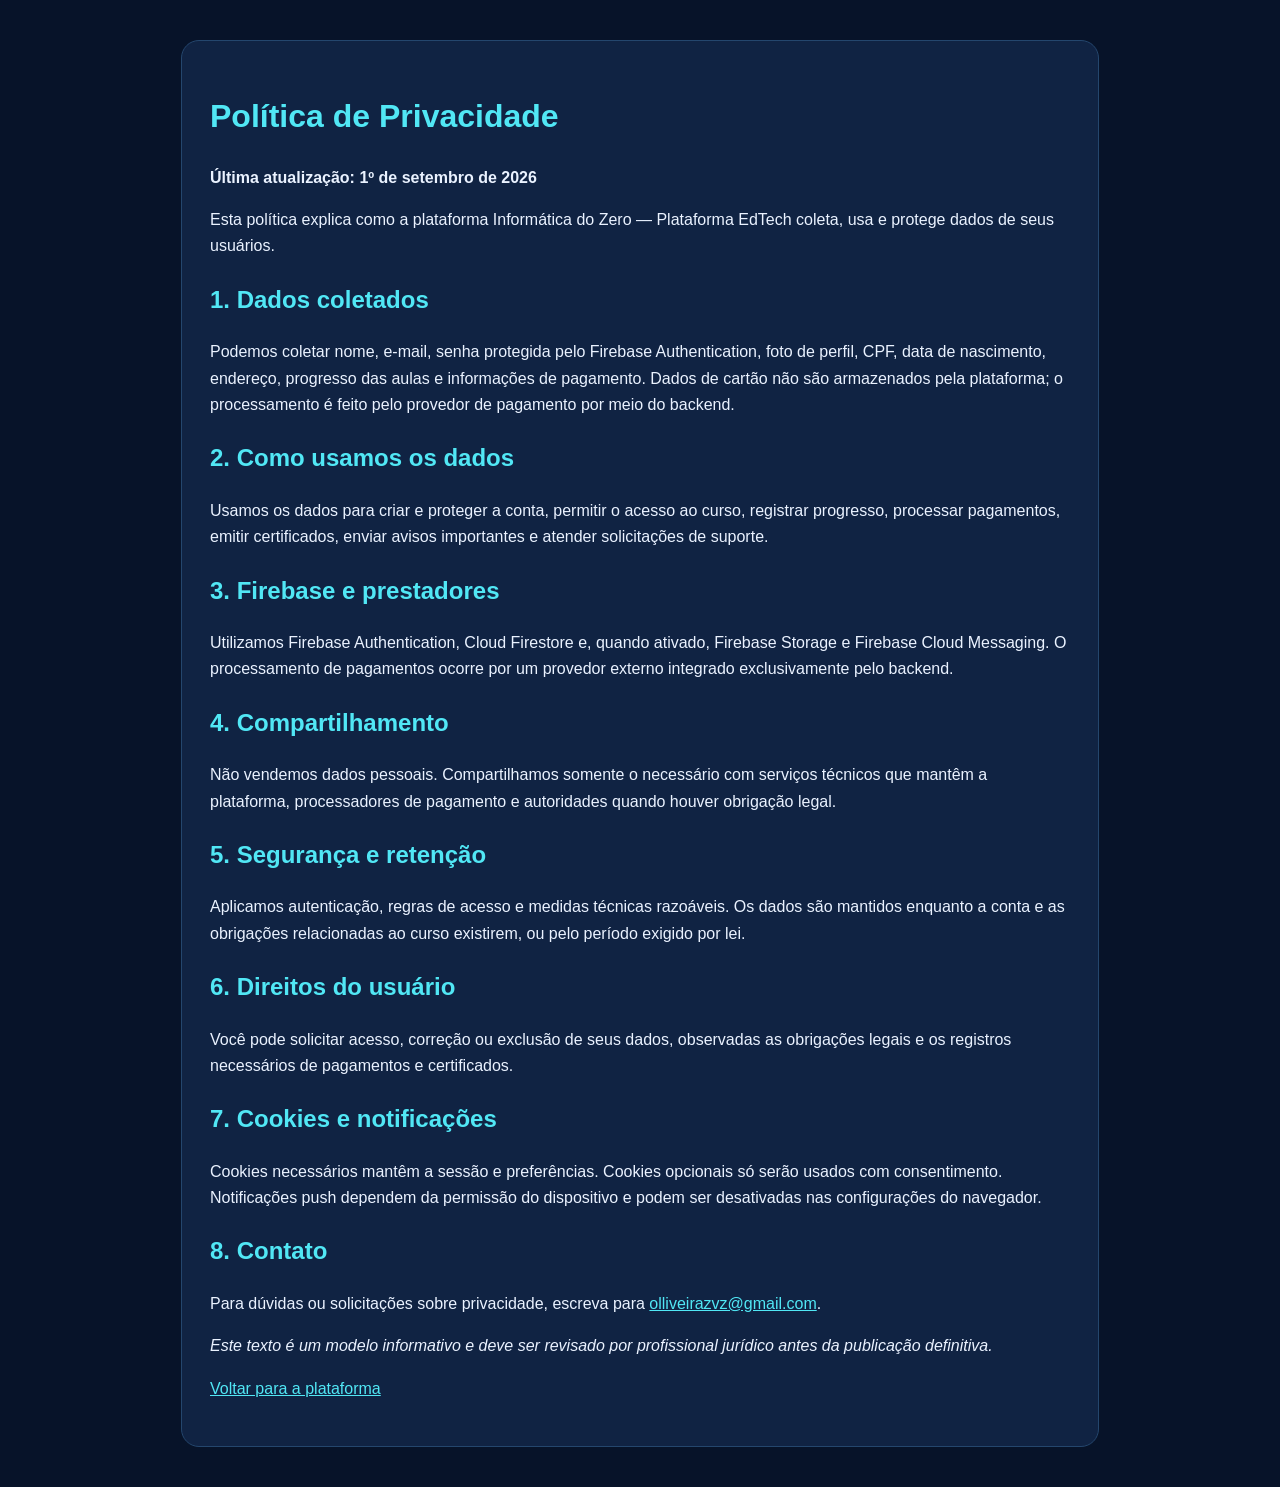
==== privacidade.html @ 204ac506 "Add files via upload" ====
<!doctype html><html lang="pt-BR"><head><meta charset="utf-8"><meta name="viewport" content="width=device-width,initial-scale=1"><title>Política de Privacidade — Informática do Zero</title><style>body{margin:0;background:#071329;color:#eaf2ff;font:16px Arial;line-height:1.65}main{max-width:860px;margin:40px auto;padding:28px;background:#102343;border:1px solid #24466d;border-radius:18px}h1,h2{color:#51e7f5}a{color:#51e7f5}</style></head><body><main><h1>Política de Privacidade</h1><p><strong>Última atualização: 1º de setembro de 2026</strong></p><p>Esta política explica como a plataforma Informática do Zero — Plataforma EdTech coleta, usa e protege dados de seus usuários.</p><h2>1. Dados coletados</h2><p>Podemos coletar nome, e-mail, senha protegida pelo Firebase Authentication, foto de perfil, CPF, data de nascimento, endereço, progresso das aulas e informações de pagamento. Dados de cartão não são armazenados pela plataforma; o processamento é feito pelo provedor de pagamento por meio do backend.</p><h2>2. Como usamos os dados</h2><p>Usamos os dados para criar e proteger a conta, permitir o acesso ao curso, registrar progresso, processar pagamentos, emitir certificados, enviar avisos importantes e atender solicitações de suporte.</p><h2>3. Firebase e prestadores</h2><p>Utilizamos Firebase Authentication, Cloud Firestore e, quando ativado, Firebase Storage e Firebase Cloud Messaging. O processamento de pagamentos ocorre por um provedor externo integrado exclusivamente pelo backend.</p><h2>4. Compartilhamento</h2><p>Não vendemos dados pessoais. Compartilhamos somente o necessário com serviços técnicos que mantêm a plataforma, processadores de pagamento e autoridades quando houver obrigação legal.</p><h2>5. Segurança e retenção</h2><p>Aplicamos autenticação, regras de acesso e medidas técnicas razoáveis. Os dados são mantidos enquanto a conta e as obrigações relacionadas ao curso existirem, ou pelo período exigido por lei.</p><h2>6. Direitos do usuário</h2><p>Você pode solicitar acesso, correção ou exclusão de seus dados, observadas as obrigações legais e os registros necessários de pagamentos e certificados.</p><h2>7. Cookies e notificações</h2><p>Cookies necessários mantêm a sessão e preferências. Cookies opcionais só serão usados com consentimento. Notificações push dependem da permissão do dispositivo e podem ser desativadas nas configurações do navegador.</p><h2>8. Contato</h2><p>Para dúvidas ou solicitações sobre privacidade, escreva para <a href="mailto:olliveirazvz@gmail.com">olliveirazvz@gmail.com</a>.</p><p><em>Este texto é um modelo informativo e deve ser revisado por profissional jurídico antes da publicação definitiva.</em></p><p><a href="index.html">Voltar para a plataforma</a></p></main></body></html>
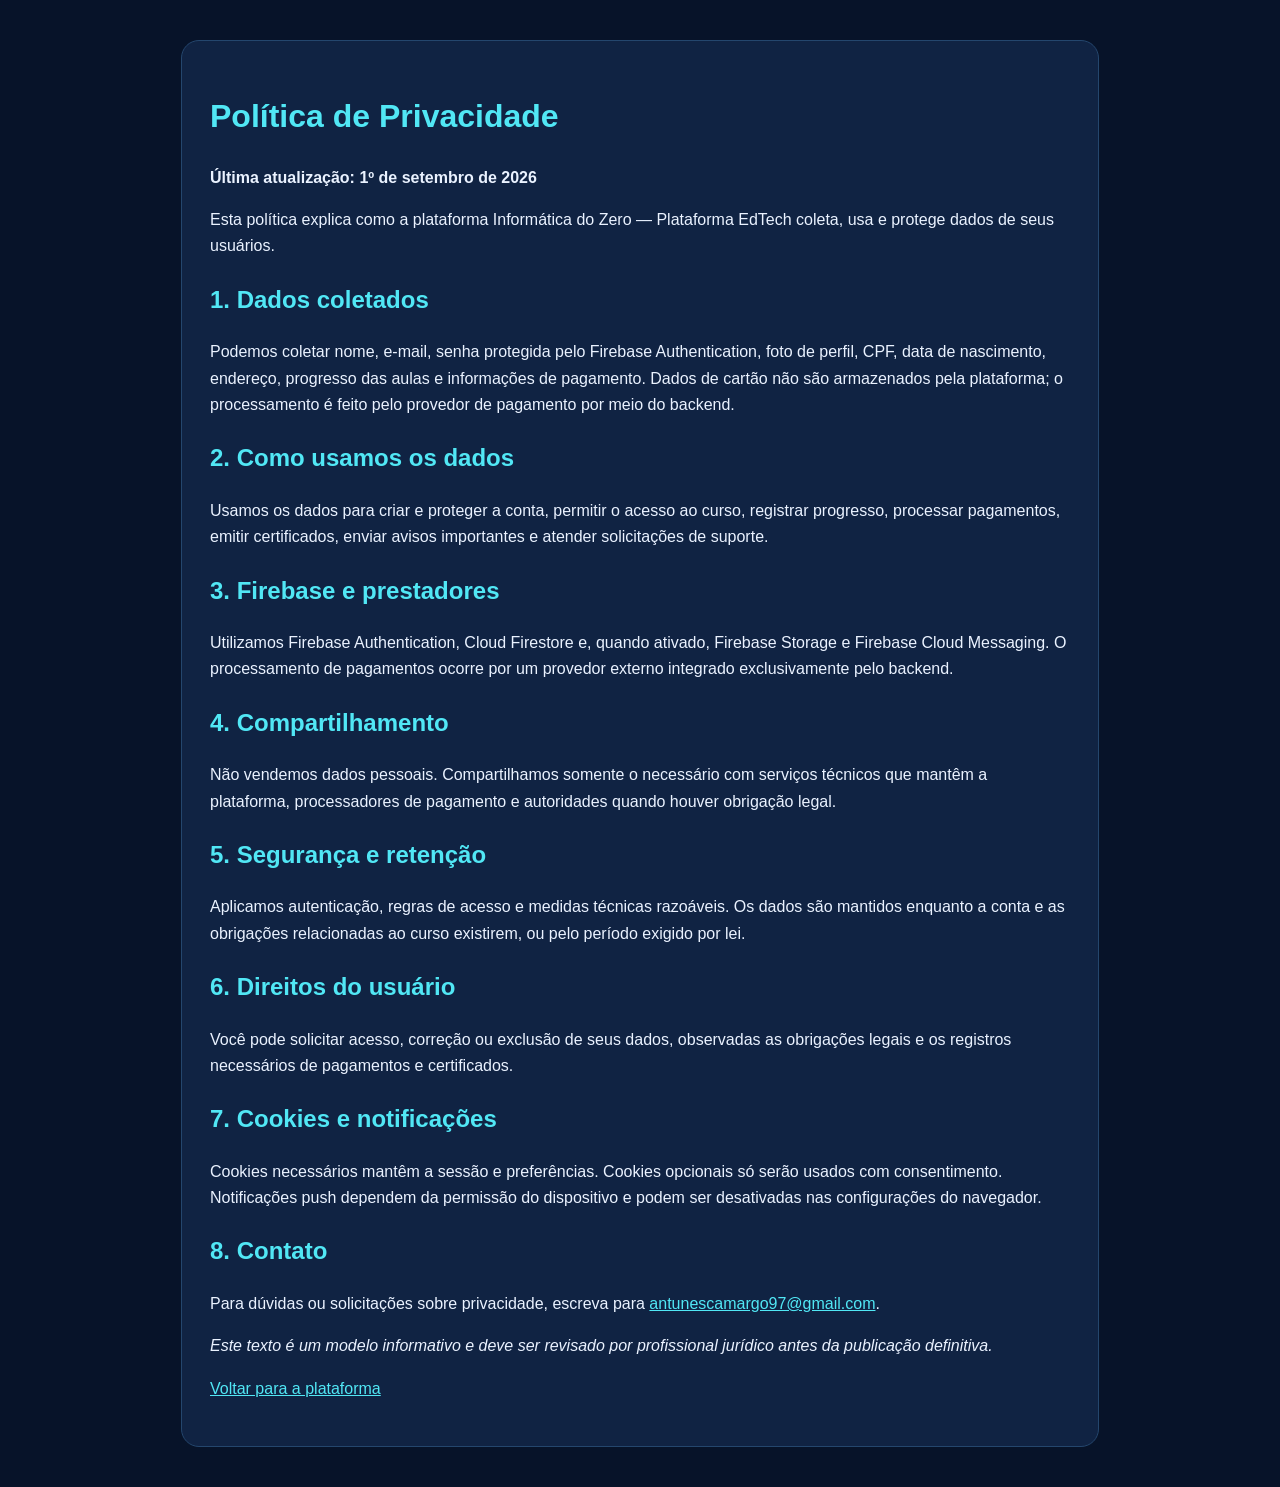
==== commit 3f272f2f: "Atualiza e-mail de suporte da plataforma" ====
--- a/privacidade.html
+++ b/privacidade.html
@@ -1 +1 @@
-<!doctype html><html lang="pt-BR"><head><meta charset="utf-8"><meta name="viewport" content="width=device-width,initial-scale=1"><title>Política de Privacidade — Informática do Zero</title><style>body{margin:0;background:#071329;color:#eaf2ff;font:16px Arial;line-height:1.65}main{max-width:860px;margin:40px auto;padding:28px;background:#102343;border:1px solid #24466d;border-radius:18px}h1,h2{color:#51e7f5}a{color:#51e7f5}</style></head><body><main><h1>Política de Privacidade</h1><p><strong>Última atualização: 1º de setembro de 2026</strong></p><p>Esta política explica como a plataforma Informática do Zero — Plataforma EdTech coleta, usa e protege dados de seus usuários.</p><h2>1. Dados coletados</h2><p>Podemos coletar nome, e-mail, senha protegida pelo Firebase Authentication, foto de perfil, CPF, data de nascimento, endereço, progresso das aulas e informações de pagamento. Dados de cartão não são armazenados pela plataforma; o processamento é feito pelo provedor de pagamento por meio do backend.</p><h2>2. Como usamos os dados</h2><p>Usamos os dados para criar e proteger a conta, permitir o acesso ao curso, registrar progresso, processar pagamentos, emitir certificados, enviar avisos importantes e atender solicitações de suporte.</p><h2>3. Firebase e prestadores</h2><p>Utilizamos Firebase Authentication, Cloud Firestore e, quando ativado, Firebase Storage e Firebase Cloud Messaging. O processamento de pagamentos ocorre por um provedor externo integrado exclusivamente pelo backend.</p><h2>4. Compartilhamento</h2><p>Não vendemos dados pessoais. Compartilhamos somente o necessário com serviços técnicos que mantêm a plataforma, processadores de pagamento e autoridades quando houver obrigação legal.</p><h2>5. Segurança e retenção</h2><p>Aplicamos autenticação, regras de acesso e medidas técnicas razoáveis. Os dados são mantidos enquanto a conta e as obrigações relacionadas ao curso existirem, ou pelo período exigido por lei.</p><h2>6. Direitos do usuário</h2><p>Você pode solicitar acesso, correção ou exclusão de seus dados, observadas as obrigações legais e os registros necessários de pagamentos e certificados.</p><h2>7. Cookies e notificações</h2><p>Cookies necessários mantêm a sessão e preferências. Cookies opcionais só serão usados com consentimento. Notificações push dependem da permissão do dispositivo e podem ser desativadas nas configurações do navegador.</p><h2>8. Contato</h2><p>Para dúvidas ou solicitações sobre privacidade, escreva para <a href="mailto:olliveirazvz@gmail.com">olliveirazvz@gmail.com</a>.</p><p><em>Este texto é um modelo informativo e deve ser revisado por profissional jurídico antes da publicação definitiva.</em></p><p><a href="index.html">Voltar para a plataforma</a></p></main></body></html>
+<!doctype html><html lang="pt-BR"><head><meta charset="utf-8"><meta name="viewport" content="width=device-width,initial-scale=1"><title>Política de Privacidade — Informática do Zero</title><style>body{margin:0;background:#071329;color:#eaf2ff;font:16px Arial;line-height:1.65}main{max-width:860px;margin:40px auto;padding:28px;background:#102343;border:1px solid #24466d;border-radius:18px}h1,h2{color:#51e7f5}a{color:#51e7f5}</style></head><body><main><h1>Política de Privacidade</h1><p><strong>Última atualização: 1º de setembro de 2026</strong></p><p>Esta política explica como a plataforma Informática do Zero — Plataforma EdTech coleta, usa e protege dados de seus usuários.</p><h2>1. Dados coletados</h2><p>Podemos coletar nome, e-mail, senha protegida pelo Firebase Authentication, foto de perfil, CPF, data de nascimento, endereço, progresso das aulas e informações de pagamento. Dados de cartão não são armazenados pela plataforma; o processamento é feito pelo provedor de pagamento por meio do backend.</p><h2>2. Como usamos os dados</h2><p>Usamos os dados para criar e proteger a conta, permitir o acesso ao curso, registrar progresso, processar pagamentos, emitir certificados, enviar avisos importantes e atender solicitações de suporte.</p><h2>3. Firebase e prestadores</h2><p>Utilizamos Firebase Authentication, Cloud Firestore e, quando ativado, Firebase Storage e Firebase Cloud Messaging. O processamento de pagamentos ocorre por um provedor externo integrado exclusivamente pelo backend.</p><h2>4. Compartilhamento</h2><p>Não vendemos dados pessoais. Compartilhamos somente o necessário com serviços técnicos que mantêm a plataforma, processadores de pagamento e autoridades quando houver obrigação legal.</p><h2>5. Segurança e retenção</h2><p>Aplicamos autenticação, regras de acesso e medidas técnicas razoáveis. Os dados são mantidos enquanto a conta e as obrigações relacionadas ao curso existirem, ou pelo período exigido por lei.</p><h2>6. Direitos do usuário</h2><p>Você pode solicitar acesso, correção ou exclusão de seus dados, observadas as obrigações legais e os registros necessários de pagamentos e certificados.</p><h2>7. Cookies e notificações</h2><p>Cookies necessários mantêm a sessão e preferências. Cookies opcionais só serão usados com consentimento. Notificações push dependem da permissão do dispositivo e podem ser desativadas nas configurações do navegador.</p><h2>8. Contato</h2><p>Para dúvidas ou solicitações sobre privacidade, escreva para <a href="mailto:antunescamargo97@gmail.com">antunescamargo97@gmail.com</a>.</p><p><em>Este texto é um modelo informativo e deve ser revisado por profissional jurídico antes da publicação definitiva.</em></p><p><a href="index.html">Voltar para a plataforma</a></p></main></body></html>
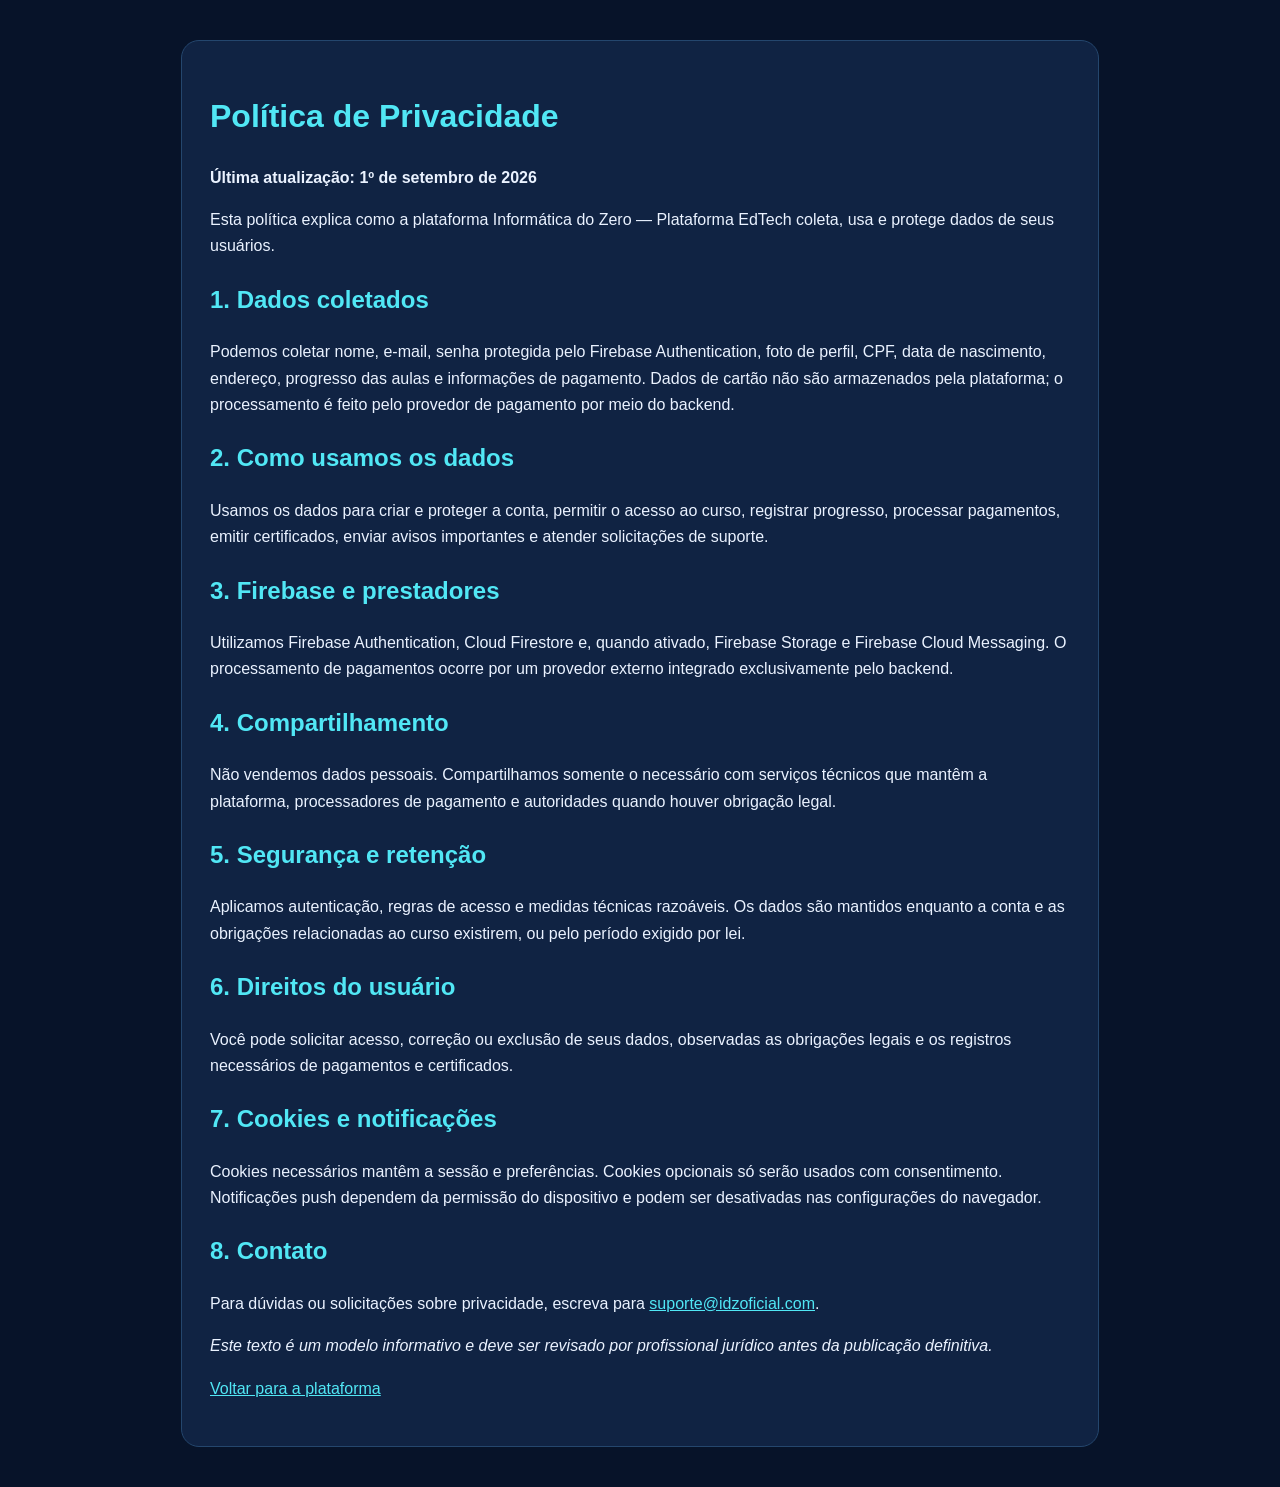
==== commit bd926d7d: "Update privacidade.html" ====
--- a/privacidade.html
+++ b/privacidade.html
@@ -1 +1 @@
-<!doctype html><html lang="pt-BR"><head><meta charset="utf-8"><meta name="viewport" content="width=device-width,initial-scale=1"><title>Política de Privacidade — Informática do Zero</title><style>body{margin:0;background:#071329;color:#eaf2ff;font:16px Arial;line-height:1.65}main{max-width:860px;margin:40px auto;padding:28px;background:#102343;border:1px solid #24466d;border-radius:18px}h1,h2{color:#51e7f5}a{color:#51e7f5}</style></head><body><main><h1>Política de Privacidade</h1><p><strong>Última atualização: 1º de setembro de 2026</strong></p><p>Esta política explica como a plataforma Informática do Zero — Plataforma EdTech coleta, usa e protege dados de seus usuários.</p><h2>1. Dados coletados</h2><p>Podemos coletar nome, e-mail, senha protegida pelo Firebase Authentication, foto de perfil, CPF, data de nascimento, endereço, progresso das aulas e informações de pagamento. Dados de cartão não são armazenados pela plataforma; o processamento é feito pelo provedor de pagamento por meio do backend.</p><h2>2. Como usamos os dados</h2><p>Usamos os dados para criar e proteger a conta, permitir o acesso ao curso, registrar progresso, processar pagamentos, emitir certificados, enviar avisos importantes e atender solicitações de suporte.</p><h2>3. Firebase e prestadores</h2><p>Utilizamos Firebase Authentication, Cloud Firestore e, quando ativado, Firebase Storage e Firebase Cloud Messaging. O processamento de pagamentos ocorre por um provedor externo integrado exclusivamente pelo backend.</p><h2>4. Compartilhamento</h2><p>Não vendemos dados pessoais. Compartilhamos somente o necessário com serviços técnicos que mantêm a plataforma, processadores de pagamento e autoridades quando houver obrigação legal.</p><h2>5. Segurança e retenção</h2><p>Aplicamos autenticação, regras de acesso e medidas técnicas razoáveis. Os dados são mantidos enquanto a conta e as obrigações relacionadas ao curso existirem, ou pelo período exigido por lei.</p><h2>6. Direitos do usuário</h2><p>Você pode solicitar acesso, correção ou exclusão de seus dados, observadas as obrigações legais e os registros necessários de pagamentos e certificados.</p><h2>7. Cookies e notificações</h2><p>Cookies necessários mantêm a sessão e preferências. Cookies opcionais só serão usados com consentimento. Notificações push dependem da permissão do dispositivo e podem ser desativadas nas configurações do navegador.</p><h2>8. Contato</h2><p>Para dúvidas ou solicitações sobre privacidade, escreva para <a href="mailto:antunescamargo97@gmail.com">antunescamargo97@gmail.com</a>.</p><p><em>Este texto é um modelo informativo e deve ser revisado por profissional jurídico antes da publicação definitiva.</em></p><p><a href="index.html">Voltar para a plataforma</a></p></main></body></html>
+<!doctype html><html lang="pt-BR"><head><meta charset="utf-8"><meta name="viewport" content="width=device-width,initial-scale=1"><title>Política de Privacidade — Informática do Zero</title><style>body{margin:0;background:#071329;color:#eaf2ff;font:16px Arial;line-height:1.65}main{max-width:860px;margin:40px auto;padding:28px;background:#102343;border:1px solid #24466d;border-radius:18px}h1,h2{color:#51e7f5}a{color:#51e7f5}</style></head><body><main><h1>Política de Privacidade</h1><p><strong>Última atualização: 1º de setembro de 2026</strong></p><p>Esta política explica como a plataforma Informática do Zero — Plataforma EdTech coleta, usa e protege dados de seus usuários.</p><h2>1. Dados coletados</h2><p>Podemos coletar nome, e-mail, senha protegida pelo Firebase Authentication, foto de perfil, CPF, data de nascimento, endereço, progresso das aulas e informações de pagamento. Dados de cartão não são armazenados pela plataforma; o processamento é feito pelo provedor de pagamento por meio do backend.</p><h2>2. Como usamos os dados</h2><p>Usamos os dados para criar e proteger a conta, permitir o acesso ao curso, registrar progresso, processar pagamentos, emitir certificados, enviar avisos importantes e atender solicitações de suporte.</p><h2>3. Firebase e prestadores</h2><p>Utilizamos Firebase Authentication, Cloud Firestore e, quando ativado, Firebase Storage e Firebase Cloud Messaging. O processamento de pagamentos ocorre por um provedor externo integrado exclusivamente pelo backend.</p><h2>4. Compartilhamento</h2><p>Não vendemos dados pessoais. Compartilhamos somente o necessário com serviços técnicos que mantêm a plataforma, processadores de pagamento e autoridades quando houver obrigação legal.</p><h2>5. Segurança e retenção</h2><p>Aplicamos autenticação, regras de acesso e medidas técnicas razoáveis. Os dados são mantidos enquanto a conta e as obrigações relacionadas ao curso existirem, ou pelo período exigido por lei.</p><h2>6. Direitos do usuário</h2><p>Você pode solicitar acesso, correção ou exclusão de seus dados, observadas as obrigações legais e os registros necessários de pagamentos e certificados.</p><h2>7. Cookies e notificações</h2><p>Cookies necessários mantêm a sessão e preferências. Cookies opcionais só serão usados com consentimento. Notificações push dependem da permissão do dispositivo e podem ser desativadas nas configurações do navegador.</p><h2>8. Contato</h2><p>Para dúvidas ou solicitações sobre privacidade, escreva para <a href="mailto:suporte@idzoficial.com">suporte@idzoficial.com</a>.</p><p><em>Este texto é um modelo informativo e deve ser revisado por profissional jurídico antes da publicação definitiva.</em></p><p><a href="index.html">Voltar para a plataforma</a></p></main></body></html>
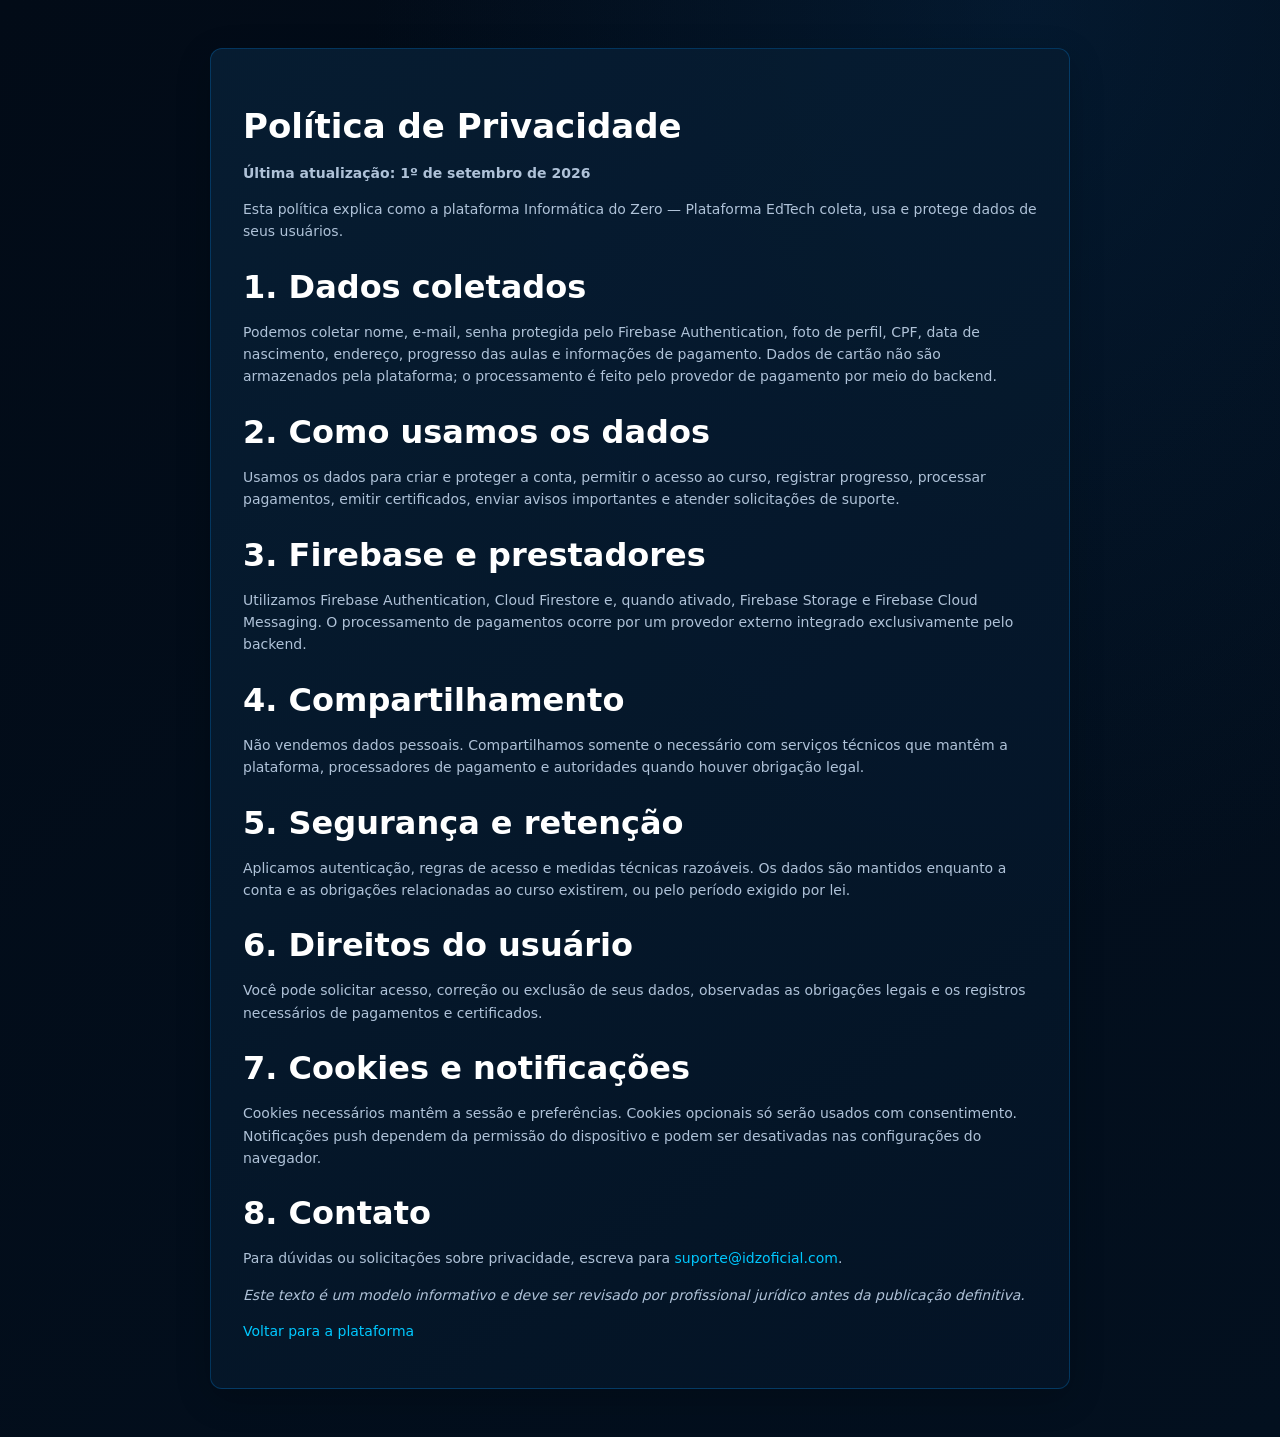
==== commit 810baa6c: "Rebuild IDZ presentation system and responsive platform UI" ====
--- a/privacidade.html
+++ b/privacidade.html
@@ -1 +1 @@
-<!doctype html><html lang="pt-BR"><head><meta charset="utf-8"><meta name="viewport" content="width=device-width,initial-scale=1"><title>Política de Privacidade — Informática do Zero</title><style>body{margin:0;background:#071329;color:#eaf2ff;font:16px Arial;line-height:1.65}main{max-width:860px;margin:40px auto;padding:28px;background:#102343;border:1px solid #24466d;border-radius:18px}h1,h2{color:#51e7f5}a{color:#51e7f5}</style></head><body><main><h1>Política de Privacidade</h1><p><strong>Última atualização: 1º de setembro de 2026</strong></p><p>Esta política explica como a plataforma Informática do Zero — Plataforma EdTech coleta, usa e protege dados de seus usuários.</p><h2>1. Dados coletados</h2><p>Podemos coletar nome, e-mail, senha protegida pelo Firebase Authentication, foto de perfil, CPF, data de nascimento, endereço, progresso das aulas e informações de pagamento. Dados de cartão não são armazenados pela plataforma; o processamento é feito pelo provedor de pagamento por meio do backend.</p><h2>2. Como usamos os dados</h2><p>Usamos os dados para criar e proteger a conta, permitir o acesso ao curso, registrar progresso, processar pagamentos, emitir certificados, enviar avisos importantes e atender solicitações de suporte.</p><h2>3. Firebase e prestadores</h2><p>Utilizamos Firebase Authentication, Cloud Firestore e, quando ativado, Firebase Storage e Firebase Cloud Messaging. O processamento de pagamentos ocorre por um provedor externo integrado exclusivamente pelo backend.</p><h2>4. Compartilhamento</h2><p>Não vendemos dados pessoais. Compartilhamos somente o necessário com serviços técnicos que mantêm a plataforma, processadores de pagamento e autoridades quando houver obrigação legal.</p><h2>5. Segurança e retenção</h2><p>Aplicamos autenticação, regras de acesso e medidas técnicas razoáveis. Os dados são mantidos enquanto a conta e as obrigações relacionadas ao curso existirem, ou pelo período exigido por lei.</p><h2>6. Direitos do usuário</h2><p>Você pode solicitar acesso, correção ou exclusão de seus dados, observadas as obrigações legais e os registros necessários de pagamentos e certificados.</p><h2>7. Cookies e notificações</h2><p>Cookies necessários mantêm a sessão e preferências. Cookies opcionais só serão usados com consentimento. Notificações push dependem da permissão do dispositivo e podem ser desativadas nas configurações do navegador.</p><h2>8. Contato</h2><p>Para dúvidas ou solicitações sobre privacidade, escreva para <a href="mailto:suporte@idzoficial.com">suporte@idzoficial.com</a>.</p><p><em>Este texto é um modelo informativo e deve ser revisado por profissional jurídico antes da publicação definitiva.</em></p><p><a href="index.html">Voltar para a plataforma</a></p></main></body></html>
+<!doctype html><html lang="pt-BR"><head><meta charset="utf-8"><meta name="viewport" content="width=device-width,initial-scale=1"><title>Política de Privacidade — Informática do Zero</title><link rel="stylesheet" href="ui/tokens.css"><link rel="stylesheet" href="ui/components.css"><link rel="stylesheet" href="ui/layouts.css"></head><body><main class="card legal-page"><h1>Política de Privacidade</h1><p><strong>Última atualização: 1º de setembro de 2026</strong></p><p>Esta política explica como a plataforma Informática do Zero — Plataforma EdTech coleta, usa e protege dados de seus usuários.</p><h2>1. Dados coletados</h2><p>Podemos coletar nome, e-mail, senha protegida pelo Firebase Authentication, foto de perfil, CPF, data de nascimento, endereço, progresso das aulas e informações de pagamento. Dados de cartão não são armazenados pela plataforma; o processamento é feito pelo provedor de pagamento por meio do backend.</p><h2>2. Como usamos os dados</h2><p>Usamos os dados para criar e proteger a conta, permitir o acesso ao curso, registrar progresso, processar pagamentos, emitir certificados, enviar avisos importantes e atender solicitações de suporte.</p><h2>3. Firebase e prestadores</h2><p>Utilizamos Firebase Authentication, Cloud Firestore e, quando ativado, Firebase Storage e Firebase Cloud Messaging. O processamento de pagamentos ocorre por um provedor externo integrado exclusivamente pelo backend.</p><h2>4. Compartilhamento</h2><p>Não vendemos dados pessoais. Compartilhamos somente o necessário com serviços técnicos que mantêm a plataforma, processadores de pagamento e autoridades quando houver obrigação legal.</p><h2>5. Segurança e retenção</h2><p>Aplicamos autenticação, regras de acesso e medidas técnicas razoáveis. Os dados são mantidos enquanto a conta e as obrigações relacionadas ao curso existirem, ou pelo período exigido por lei.</p><h2>6. Direitos do usuário</h2><p>Você pode solicitar acesso, correção ou exclusão de seus dados, observadas as obrigações legais e os registros necessários de pagamentos e certificados.</p><h2>7. Cookies e notificações</h2><p>Cookies necessários mantêm a sessão e preferências. Cookies opcionais só serão usados com consentimento. Notificações push dependem da permissão do dispositivo e podem ser desativadas nas configurações do navegador.</p><h2>8. Contato</h2><p>Para dúvidas ou solicitações sobre privacidade, escreva para <a href="mailto:suporte@idzoficial.com">suporte@idzoficial.com</a>.</p><p><em>Este texto é um modelo informativo e deve ser revisado por profissional jurídico antes da publicação definitiva.</em></p><p><a href="index.html">Voltar para a plataforma</a></p></main></body></html>
--- a/ui/tokens.css
+++ b/ui/tokens.css
@@ -0,0 +1,4 @@
+:root{color-scheme:dark;--bg-950:#020b17;--bg-900:#03101f;--surface-900:#06182b;--surface-800:#0a2139;--blue-500:#008cff;--cyan-400:#00c8ff;--gold-400:#f3c94d;--text-primary:#fff;--text-secondary:#afc2d8;--text-muted:#8ea5bd;--success:#22c77a;--warning:#f4b740;--danger:#ef5350;--line:rgba(0,150,255,.25);--radius-sm:8px;--radius-md:12px;--radius-lg:16px;--shadow-card:0 10px 35px #0003;--space-1:4px;--space-2:8px;--space-3:12px;--space-4:16px;--space-5:24px;--space-6:32px;--space-7:48px;--space-8:72px;--bg-main:var(--bg-950);--bg-card:var(--surface-900);--accent-blue:var(--blue-500);--accent-cyan:var(--cyan-400);--accent-gold:var(--gold-400);--accent-purple:#8077fa;--green:var(--success);--red:var(--danger);--yellow:var(--warning);--glass-border:var(--line);--glass-border-hover:#008cff88;--surface-3:var(--surface-800)}
+*{box-sizing:border-box}html{scroll-behavior:smooth;scroll-padding-top:90px}body{margin:0;background:radial-gradient(ellipse at 80% 0,#07325a55,transparent 45%),linear-gradient(140deg,var(--bg-950),var(--bg-900));color:var(--text-primary);font-family:Inter,system-ui,sans-serif;font-size:14px;line-height:1.6;min-height:100vh}h1,h2,h3,h4,p,figure{margin:0}h1,h2,h3,h4{line-height:1.25}h1{font-size:clamp(24px,3vw,34px);font-weight:800}h2{font-size:clamp(22px,2.6vw,32px);font-weight:800}h3{font-size:17px}p{color:var(--text-secondary)}a{color:inherit;text-decoration:none}button,input,textarea,select{font:inherit}button{cursor:pointer}img,svg,video{max-width:100%}img{height:auto}button,a,input,select,textarea,summary{touch-action:manipulation}button:focus-visible,a:focus-visible,input:focus-visible,select:focus-visible,textarea:focus-visible,summary:focus-visible{outline:3px solid var(--cyan-400);outline-offset:4px}button:disabled{opacity:.5;cursor:not-allowed}button[aria-busy=true]{cursor:wait}small{color:var(--text-secondary)}[hidden]{display:none!important}::selection{background:#008cff66}hr{border:0;border-top:1px solid var(--line);margin:24px 0}summary{cursor:pointer}summary::marker{color:var(--cyan-400)}.wrap{width:min(1180px,calc(100% - 48px));margin-inline:auto}.section{padding-block:48px}.section-header{text-align:center;max-width:680px;margin:0 auto 28px}.section-header p{margin-top:10px}.eyebrow{display:block;color:var(--cyan-400);font-size:11px;font-weight:700;letter-spacing:1.5px;margin-bottom:10px}.gold{color:var(--gold-400)}.skip-link{position:fixed;top:-100px;left:16px;z-index:10000;padding:12px;background:var(--blue-500)}.skip-link:focus{top:12px} .text-cyan{color:var(--cyan-400)}.text-purple{color:var(--accent-purple)}
+@media(max-width:600px){.wrap{width:calc(100% - 32px)}.section{padding-block:30px}.section-header{margin-bottom:22px}body{font-size:14px}}
+@media(prefers-reduced-motion:reduce){*,*::before,*::after{animation:none!important;transition:none!important;scroll-behavior:auto!important}}
--- a/ui/components.css
+++ b/ui/components.css
@@ -0,0 +1,6 @@
+.btn,.btn-outline,.btn-gold,.idz-nav-purchase,.idz-checkout-submit{display:inline-flex;align-items:center;justify-content:center;gap:10px;min-height:44px;padding:11px 20px;border:1px solid transparent;border-radius:var(--radius-sm);font-size:12px;font-weight:700;line-height:1.4;transition:background .2s,transform .2s,border-color .2s;text-align:center}.btn,.idz-checkout-submit{background:linear-gradient(135deg,#007bff,#009dff);color:#fff}.btn-gold,.idz-nav-purchase{background:linear-gradient(135deg,#ffe585,#e7b936);color:#122039;border-color:#f9df86;box-shadow:0 3px 16px #f3c94d20}.btn-outline{background:#03142666;border-color:#147ec2;color:#b3eaff}.btn:active,.btn-gold:active,.btn-outline:active{transform:translateY(1px)}.nav-icon-only,.hamburger,.close-btn{display:inline-grid;place-items:center;width:44px;min-height:44px;padding:8px;background:transparent;color:var(--text-primary);border:1px solid transparent;border-radius:var(--radius-sm)}.close-btn{position:absolute;right:12px;top:12px}.tag,.badge-discount{display:inline-flex;align-items:center;gap:8px;padding:5px 10px;border:1px solid var(--line);border-radius:30px;color:#83ddff;font-size:10px;letter-spacing:1px;font-weight:700;background:#008cff0d}.card,.glass-panel,.manager-card,.metric-box,.quiz-container{background:linear-gradient(145deg,#071e34e6,#041426e6);border:1px solid var(--line);border-radius:var(--radius-md);box-shadow:var(--shadow-card);padding:24px;min-width:0}.icon-tile{display:inline-grid;place-items:center;flex-shrink:0;width:44px;height:44px;border-radius:9px;background:linear-gradient(140deg,#139bff,#0758ca);border:1px solid #43c8ff77;box-shadow:0 4px 18px #008cff22;font-size:21px;color:white}.feature:nth-child(3n+2) .icon-tile,.bonus-card:nth-child(3) .icon-tile{background:linear-gradient(140deg,#08bd83,#047557)}.feature:nth-child(3n+3) .icon-tile,.bonus-card:first-child .icon-tile{background:linear-gradient(140deg,#a062ff,#6030c7)}.feature:nth-child(5) .icon-tile{background:linear-gradient(140deg,#f4d86c,#ba8b18)}.checklist{padding:0;list-style:none;margin:18px 0;display:grid;gap:12px;color:var(--text-secondary)}.checklist li::before{content:'✓';color:#7eedb1;margin-right:10px}.status-chip,.badge-status{display:inline-block;padding:4px 9px;border-radius:6px;border:1px solid #f4b74055;background:#f4b74010;color:var(--warning);font-size:11px}.status-chip.ok,.badge-status.ok{color:var(--success);border-color:#22c77a66;background:#22c77a10}.status-chip.blocked{color:var(--text-secondary);background:var(--bg-950);border-color:var(--line)}.input-group,.idz-card-field,.idz-checkout-field{display:grid;gap:7px;margin-bottom:18px;min-width:0}label{font-size:12px;color:var(--text-secondary)}input,select,textarea,.mp-secure-input{width:100%;min-width:0;border:1px solid #205277;border-radius:var(--radius-sm);background:#031426;color:#fff;min-height:44px;padding:11px 12px}textarea{resize:vertical}input[type=checkbox],input[type=radio]{width:18px;min-height:18px;height:18px;accent-color:var(--blue-500);flex-shrink:0}input[type=file]{padding:8px}input::placeholder,textarea::placeholder{color:var(--text-muted)}.password-wrapper{position:relative}.password-wrapper input{padding-right:50px}.toggle-password{position:absolute;right:0;top:0;height:44px;width:44px;border:0;background:transparent;color:var(--text-secondary)}.input-group>div:has(>.fa-envelope),.input-group>div:has(>.fa-lock){position:relative}.input-group>div>i{display:none}.tabs,.settings-tabs,.manager-tabs{display:flex;flex-wrap:wrap;gap:6px;margin:20px 0;border-bottom:1px solid var(--line);padding-bottom:10px}.tab,.settings-tab-btn,.manager-tab{padding:11px 14px;border:1px solid transparent;background:transparent;color:var(--text-secondary);border-radius:6px;min-height:44px;font-size:12px}.tab.active,.settings-tab-btn.active,.manager-tab.active{color:#9ce7ff;background:#008cff22;border-color:var(--line)}.settings-panel,.manager-panel,.checkout-panel{display:none}.settings-panel.active,.manager-panel.active,.checkout-panel.active{display:block}.settings-panel>form,.settings-panel>h3{margin-top:18px}.modal-overlay{display:none;position:fixed;inset:0;z-index:1000;background:#000b;align-items:center;justify-content:center;padding:20px;overflow-y:auto;overscroll-behavior:contain}.modal-overlay.active{display:flex}.modal-card{position:relative;max-height:calc(100dvh - 40px);overflow-y:auto;width:min(100%,560px);padding:36px;background:linear-gradient(145deg,#09213a,#03101f);border:1px solid #14669c;border-radius:16px;box-shadow:0 25px 100px #0008}.modal-card>h2,.modal-card>h3{padding-right:30px;margin-bottom:18px}.modal-card>p{margin:14px 0}.modal-card .btn{margin-top:8px}.modal-card form{margin-top:20px}.modal-card>div:has(>#tab-btn-login){display:flex;margin:18px 0;gap:8px}.modal-card>div:has(>#tab-btn-login)>button{flex:1}.modal-card form>button{width:100%}.empty-state{text-align:center;padding:40px 24px}.empty-state>i{font-size:32px;color:var(--cyan-400);margin-bottom:20px}.empty-state p{margin:14px 0}.skeleton{height:15px;background:linear-gradient(90deg,#10304b,#1a4865,#10304b);border-radius:5px;animation:pulse 1.5s infinite}.progress-track,.stage-zero-bar{height:6px;border-radius:20px;background:#0c2942;overflow:hidden}.progress-track>span,.stage-zero-bar>span{display:block;height:100%;border-radius:inherit;background:linear-gradient(90deg,#007bff,#00c8ff);transition:width .2s}.progress-ring{display:grid;place-items:center;width:190px;height:190px;border-radius:50%;background:conic-gradient(var(--cyan-400) calc(var(--progress)*1%),#0d2a42 0);box-shadow:0 0 25px #008cff22;margin:20px auto}.progress-ring>div{width:168px;height:168px;border-radius:50%;background:#06182b;display:grid;align-content:center;text-align:center}.progress-ring strong{font-size:42px;line-height:1.2}.progress-ring small{display:block}.quiz-container{margin-top:18px}.quiz-header-badge{font-size:11px;color:var(--cyan-400);margin-bottom:16px}.quiz-question-title{font-size:16px;font-weight:700;margin-bottom:16px}.quiz-options-list{display:grid;gap:10px}.quiz-option-btn{width:100%;padding:14px;text-align:left;min-height:48px;background:#051a2e;border:1px solid #24445f;color:var(--text-primary);border-radius:8px;font-size:13px}.quiz-option-btn span::before{content:'○';margin-right:12px;color:var(--text-secondary)}.quiz-option-btn.correct{border-color:var(--success);background:#22c77a12;opacity:1}.quiz-option-btn.incorrect{border-color:var(--danger);background:#ef535012}.quiz-feedback{display:none;padding:14px;border-radius:8px;gap:10px;margin-top:16px}.quiz-feedback.success{display:flex;color:#bdf2d5;background:#073c2d;border:1px solid #22c77a66}.quiz-feedback.error{display:flex;background:#45252a;color:#ffc6ce;border:1px solid #ef535055}.lesson-meta-compact details,.faq details{margin:10px 0;border:1px solid var(--line);border-radius:8px;padding:0;background:#04192c}.lesson-meta-compact summary,.faq summary{padding:16px;display:flex;justify-content:space-between;align-items:center;gap:12px;list-style:none}.lesson-meta-compact details p,.faq details p{padding:0 16px 18px}.faq details[open] .faq-arrow{transform:rotate(180deg)}.activity-panel{display:none}.activity-panel.is-open{display:block}.table-responsive{width:100%;min-width:0}.sales-table{width:100%;border-collapse:collapse;font-size:12px;table-layout:fixed}.sales-table th{text-align:left;color:var(--text-secondary);font-size:11px;font-weight:500}.sales-table th,.sales-table td{padding:14px 10px;border-bottom:1px solid var(--line);overflow-wrap:anywhere}.sales-table td .btn-outline{font-size:11px;padding:9px}.admin-mod-box,.lms-module-box{border:1px solid var(--line);border-radius:8px;margin:8px 0;overflow:hidden}.admin-mod-header,.lms-module-header{display:flex;justify-content:space-between;gap:12px;align-items:center;width:100%;padding:13px;text-align:left;color:#fff;background:#09213a;border:0;font-size:12px}.lms-module-header>span{display:flex;align-items:center;gap:8px}.admin-mod-body,.lms-module-body{display:none}.admin-mod-body.expanded,.lms-module-body.expanded{display:block}.lms-lesson-item{display:flex;align-items:center;justify-content:space-between;gap:6px;padding:12px;width:100%;border:0;border-bottom:1px solid var(--line);text-align:left;font-size:11px;color:var(--text-secondary);background:transparent;min-height:44px}.lms-lesson-item[aria-current=page]{color:white;background:#006bf4}.lms-lesson-item.done{color:#80dfb3}.idz-sidebar-module-art{width:28px;height:28px}.admin-lesson-item{padding:16px;border-bottom:1px solid var(--line)}.admin-lesson-item button{margin:4px}.video-frame,.preview-player{position:relative;width:100%;aspect-ratio:16/9;background:#020b17;border:1px solid #196394;border-radius:10px;overflow:hidden;padding:0}.video-frame img,.preview-player img{width:100%;height:100%;object-fit:cover}.video-frame iframe{width:100%;height:100%;border:0}.play-circle{position:absolute;inset:0;margin:auto;width:68px;height:68px;border-radius:50%;border:1px solid #d3edff;display:grid;place-items:center;background:#041c3be6;color:white;font-size:24px;box-shadow:0 0 30px #008cff33}.idz-responsive-art{display:block;max-width:100%;border-radius:10px}.image-frame{margin:18px 0}.image-frame img{max-height:400px;object-fit:contain}.idz-toast-stack{position:fixed;bottom:20px;right:20px;z-index:10000;display:grid;gap:10px;max-width:min(380px,calc(100% - 40px))}.idz-toast{padding:16px;background:var(--surface-900);border:1px solid var(--line);border-radius:10px;box-shadow:var(--shadow-card)}#cookie-consent{position:fixed;bottom:16px;left:16px;right:16px;margin:auto;max-width:690px;z-index:900;padding:20px;border:1px solid var(--line);border-radius:12px;background:#071e34;box-shadow:var(--shadow-card)}#cookie-consent p{margin:8px 0 14px}#cookie-consent>div{display:flex;flex-wrap:wrap;gap:8px}.profile-upload-input{max-width:100%}.support-message,.refund-warning{background:#008cff12;border:1px solid var(--line);padding:16px;border-radius:8px;margin:16px 0}.refund-warning{border-color:#f4b74055;color:var(--warning)}.google-connection-card{padding:20px;border:1px solid var(--line);border-radius:12px}.google-connection-card button{margin-top:16px}.delivery-status{margin:20px 0}.full{grid-column:1/-1}.lesson-actions{display:flex;justify-content:space-between;gap:12px;margin:20px 0}.lesson-tabs{margin-bottom:16px}.lesson-panel{padding:20px}.lesson-panel p{margin:12px 0}.lesson-panel .quiz-container:first-child{margin-top:0}
+@media(hover:hover){.btn:hover{background:#147afa}.btn-gold:hover,.idz-nav-purchase:hover{background:#ffe282}.btn-outline:hover{background:#008cff18;border-color:var(--cyan-400)}.feature:hover,.module-card:hover,.bonus-card:hover{transform:translateY(-2px);border-color:#008cff77}.quiz-option-btn:not(:disabled):hover{border-color:var(--blue-500)}}
+@keyframes pulse{50%{opacity:.55}}
+@media(max-width:600px){.card,.glass-panel,.manager-card,.quiz-container{padding:18px}.modal-overlay{padding:10px}.modal-card{padding:28px 18px;max-height:calc(100dvh - 20px)}.sales-table,.sales-table tbody,.sales-table tr,.sales-table td{display:block;width:100%}.sales-table thead{display:none}.sales-table tr{border:1px solid var(--line);border-radius:10px;margin:12px 0;padding:8px;background:#06182b}.sales-table td{border:0;padding:8px}.sales-table td[data-label]::before{content:attr(data-label);display:block;font-size:10px;letter-spacing:.5px;color:var(--text-muted);margin-bottom:4px}.settings-tabs,.manager-tabs{display:grid;grid-template-columns:repeat(2,minmax(0,1fr))}.settings-tab-btn,.manager-tab{text-align:left}.quiz-question-title{font-size:15px}.play-circle{width:54px;height:54px;font-size:20px}}
+
+.idz-toast.success{border-color:var(--success)}.idz-toast.error{border-color:var(--danger)}.idz-toast.warning{border-color:var(--warning)}.google-connection-card{overflow-wrap:anywhere}
--- a/ui/layouts.css
+++ b/ui/layouts.css
@@ -0,0 +1,6 @@
+.site-header{height:76px;position:sticky;top:0;z-index:100;background:#020b17ed;border-bottom:1px solid var(--line);backdrop-filter:blur(12px)}.nav-wrap{height:100%;display:flex;align-items:center;justify-content:space-between;gap:22px}.brand-logo-container{display:flex;flex-shrink:0}.brand-logo-container img{width:158px}.nav-links{display:flex;list-style:none;gap:22px;margin:0;padding:0;font-size:12px;color:var(--text-secondary)}.nav-links a:hover{color:var(--cyan-400)}.nav-right-cluster,#nav-user{display:flex;align-items:center;gap:12px}.nav-right-cluster .btn-outline,.idz-nav-purchase{min-height:36px;padding:8px 16px;font-size:11px}#user-display{max-width:150px;overflow:hidden;text-overflow:ellipsis;font-size:11px}#nav-user-avatar{width:30px;height:30px;display:grid;place-items:center;border-radius:50%;overflow:hidden;color:var(--cyan-400)}#nav-user-avatar img{width:100%;height:100%;object-fit:cover}#notif-badge{position:absolute;background:var(--danger);border-radius:20px;padding:0 4px;font-size:10px}.hamburger{display:none}.hero{position:relative;padding:48px 0 28px;background:radial-gradient(ellipse at 75% 40%,#006dca18,transparent 55%)}.gridhero{display:grid;grid-template-columns:1fr 1.1fr;align-items:center;gap:16px}.hero-copy{position:relative;z-index:1}.hero h1{font-size:clamp(22px,2.6vw,33px);letter-spacing:-.8px;margin:18px 0 14px}.hero h1>span{display:block;font-size:clamp(64px,7vw,88px);line-height:1;letter-spacing:-3px}.hero-copy p{font-size:13px;max-width:470px;margin:12px 0}.hero-copy .hero-lead{font-size:17px;color:white;font-weight:500}.idz-hero-price{display:inline-grid;gap:5px;margin:12px 0 18px}.idz-hero-price strong{font-size:29px;line-height:1.3;border:1px solid #2382c777;border-radius:8px;background:#06182b;padding:8px 20px;max-width:190px;text-align:center}.idz-hero-price small{font-size:10px}.idz-hero-actions{display:flex;gap:12px}.idz-trust-row{display:flex;gap:20px;margin-top:24px;font-size:10px}.idz-trust-row span{display:flex;align-items:center;gap:7px}.idz-trust-row i{font-size:15px}.idz-hero-visual{margin-inline:-35px}.idz-hero-visual img{width:100%;display:block;mix-blend-mode:screen;mask-image:radial-gradient(ellipse at center,#000 45%,transparent 74%)}.idz-course-stats{display:grid;grid-template-columns:repeat(6,1fr);border:1px solid var(--line);border-radius:12px;margin-top:30px;background:#031426cc;padding:22px 0}.idz-course-stats>div{display:grid;justify-items:center;gap:5px;text-align:center;padding:0 12px;border-right:1px solid var(--line);font-size:11px;color:var(--text-secondary)}.idz-course-stats>div:last-child{border:0}.idz-course-stats i{font-size:21px;color:var(--cyan-400)}.idz-course-stats strong{font-size:16px;color:#fff}.feature-grid{display:grid;grid-template-columns:repeat(3,1fr);gap:14px}.feature{display:flex;align-items:center;gap:16px;transition:transform .2s,border-color .2s}.feature h3{font-size:14px}.module-grid{display:grid;grid-template-columns:repeat(4,1fr);gap:12px}.module-card{padding:0;border:1px solid var(--line);border-radius:10px;background:#06182bcc;transition:transform .2s,border-color .2s;min-width:0}.module-card summary{display:flex;gap:10px;align-items:center;padding:18px 12px;list-style:none;min-height:110px}.module-card summary>span:last-child{flex:1;min-width:0}.module-card .icon-tile{width:36px;height:36px;font-size:17px}.module-card strong{display:block;font-size:12px;margin:4px 0}.module-card small{font-size:10px}.module-card summary::after{content:'⌄';color:var(--text-muted)}.public-lesson-list{list-style:none;padding:0 14px 14px;margin:0;font-size:11px;color:var(--text-secondary)}.public-lesson-list li{padding:10px 0;border-top:1px solid var(--line)}.module-card[open]{grid-column:span 2}.free-layout{display:grid;grid-template-columns:1.4fr 1fr;gap:30px;align-items:center}.free-layout h3{font-size:22px}.free-layout .btn,.free-layout .btn-outline{display:flex;width:100%;margin-top:12px}.project-preview{text-align:center}.idz-timeline{display:grid;grid-template-columns:repeat(7,1fr);list-style:none;padding:0;margin:32px 0}.idz-timeline li{position:relative;display:grid;justify-items:center;gap:12px;font-size:11px}.idz-timeline li:before{content:'';position:absolute;top:19px;height:1px;background:linear-gradient(90deg,#f3c94d66,#008cff);width:100%;left:50%}.idz-timeline li:last-child:before{display:none}.idz-timeline strong{z-index:1;display:grid;place-items:center;width:38px;height:38px;background:#06182b;border:1px solid var(--cyan-400);border-radius:50%;color:#b7ebff}.idz-timeline li:first-child strong{border-color:var(--gold-400);color:var(--gold-400)}.bonus-grid{display:grid;grid-template-columns:repeat(3,1fr);gap:18px}.bonus-card{text-align:center}.bonus-card h3{margin:18px 0 10px;font-size:16px}.bonus-card p{font-size:13px}.certificate-layout{display:grid;grid-template-columns:1.2fr 1fr;align-items:center;gap:32px}.certificate-layout>img{width:100%;box-shadow:0 8px 32px #0004}.purchase-banner{display:flex;justify-content:space-between;align-items:center;gap:28px;padding:36px}.purchase-banner>div:last-child{text-align:center;flex-shrink:0}.purchase-banner p{margin:12px 0}.price{font-size:34px}.faq{max-width:820px;padding-block:48px}.site-footer{margin-top:48px;background:#020c19;border-top:1px solid var(--line);padding-top:40px}.footer-grid{display:grid;grid-template-columns:2fr 1fr 1fr 1fr;gap:30px}.footer-grid p{margin:18px 0;font-size:12px}.footer-grid h3{font-size:13px;margin-bottom:16px}.footer-grid a,.footer-grid button{display:block;margin:8px 0;font-size:12px;color:var(--text-secondary)}.footer-grid button{padding:0;border:0;background:none;text-align:left}.copyright{margin-top:28px;padding:20px 0;border-top:1px solid var(--line);font-size:11px;color:var(--text-muted)}.app-shell{position:relative;min-height:70vh;padding-block:32px;padding-left:224px}.app-content{min-width:0}.app-sidebar{position:absolute;left:0;top:32px;width:200px;bottom:0;padding-right:20px;border-right:1px solid var(--line)}.app-sidebar .idz20a-menu-title{display:block;margin:0 0 16px;font-size:10px;letter-spacing:1px;color:var(--text-muted)}.idz20a-menu-item,.app-sidebar button{display:flex;width:100%;align-items:center;gap:12px;min-height:44px;background:none;border:1px solid transparent;border-radius:6px;color:var(--text-secondary);text-align:left;padding:10px 12px;font-size:12px}.idz20a-menu-item:hover,.app-sidebar button:hover{background:#008cff11}.app-sidebar button[aria-current=page]{background:#006bce33;color:#81dcff;border-color:var(--line)}.danger{color:var(--danger)!important}.student-dashboard-header,.page-heading{margin-bottom:24px}.student-dashboard-header h1{font-size:26px}.student-dashboard-header p{font-size:13px;margin-top:6px}.continue-card{display:grid;grid-template-columns:1.4fr 1fr;gap:16px;align-items:center;padding:26px;background:radial-gradient(ellipse at right,#006dcc33,transparent),#06182b}.continue-card img{width:100%;border-radius:10px}.continue-card h2{font-size:22px;margin:8px 0}.continue-card p{font-size:13px;margin:8px 0 16px}.continue-card .progress-track{margin-bottom:20px}.stat-grid,.gateway-metrics{display:grid;grid-template-columns:repeat(4,minmax(0,1fr));gap:12px;margin:18px 0}.stat-card{padding:18px}.stat-card small{display:block;font-size:11px}.stat-card strong{display:block;font-size:25px;margin:10px 0}.quick-grid{display:grid;grid-template-columns:repeat(2,1fr);gap:14px}.quick-card{display:flex;align-items:center;gap:14px;text-align:left;color:white}.quick-card strong,.quick-card small{display:block}.quick-card small{margin-top:5px}.lms-layout{display:grid;grid-template-columns:minmax(0,1fr) 245px;gap:20px}.lms-content{min-width:0}.lms-sidebar{padding:12px;max-height:calc(100dvh - 110px);overflow:auto;position:sticky;top:94px;align-self:start}.lms-sidebar h3{font-size:14px;padding:8px 4px}.lesson-heading h2{font-size:22px;margin:10px 0 14px}.lesson-heading small{font-size:11px}.progress-layout{display:grid;grid-template-columns:1fr 1fr;align-items:center;gap:24px}.progress-list{display:grid;gap:14px;padding:0;list-style:none}.progress-list li{display:flex;justify-content:space-between;gap:14px;padding:14px 0;border-bottom:1px solid var(--line)}.project-steps{display:grid;grid-template-columns:repeat(2,minmax(0,1fr));gap:12px}.project-step{display:flex;gap:12px;align-items:flex-start;padding:18px}.project-step strong,.project-step small{display:block}.project-step small{margin-top:8px}.settings-panel form>.input-group{margin-top:12px}.settings-panel form>div:has(>.input-group){display:grid;grid-template-columns:repeat(2,minmax(0,1fr));gap:16px}#settings-area .glass-panel>div:first-child{display:flex;gap:14px;align-items:center;margin-bottom:20px}#settings-area .glass-panel>div:first-child>div:first-child{color:var(--cyan-400);font-size:24px}#profile-avatar-preview{width:72px;height:72px;object-fit:cover;border-radius:50%}.support-chat-shell{display:grid;grid-template-columns:1fr 1.3fr;gap:24px}.support-chat-list{border-right:1px solid var(--line);padding-right:20px}.support-chat-main>div{margin-bottom:16px}.ticket-card{margin:12px 0;padding:16px}.ticket-card small{display:block;margin:6px 0}.ticket-card p{font-size:12px;white-space:pre-wrap}.admin-card{margin-bottom:20px}.admin-card h3{margin-bottom:20px}.metric-box{padding:16px}.metric-box span{font-size:11px;color:var(--text-secondary)}.metric-box h4{font-size:clamp(15px,2vw,25px);margin-top:8px;overflow-wrap:anywhere}.admin-filter-bar{display:grid;grid-template-columns:repeat(3,minmax(0,1fr));gap:12px}.student-manager{max-width:940px}.student-profile-header{padding:20px;border:1px solid var(--line);border-radius:12px}.student-admin-actions,.content-organizer-actions{display:flex;flex-wrap:wrap;gap:10px;margin:16px 0}.manager-grid{display:grid;grid-template-columns:repeat(2,minmax(0,1fr));gap:14px}.checkout-layout{display:grid;grid-template-columns:240px minmax(0,1fr);gap:28px}.checkout-summary{border-right:1px solid var(--line);padding-right:24px}.checkout-summary h2{font-size:24px;margin:14px 0}.checkout-summary p{font-size:12px}.checkout-price{font-size:30px;margin-top:20px}.checkout-steps{display:flex;justify-content:space-between;padding:0 40px 20px 0;list-style:none;gap:12px;margin:0 0 28px;border-bottom:1px solid var(--line);color:var(--text-muted);font-size:12px}.checkout-steps li[aria-current]{color:var(--cyan-400)}#modal-custom-checkout>.modal-card{width:min(100%,880px)}.checkout-methods{display:grid;grid-template-columns:1fr 1fr;gap:12px;margin-bottom:20px}.checkout-method{background:#06182b;border:1px solid var(--line);color:white;border-radius:8px;padding:14px;display:grid;grid-template-columns:24px 1fr;text-align:left;gap:4px;font-size:12px}.checkout-method small{grid-column:2;font-size:10px}.checkout-method.active{border-color:var(--blue-500);background:#008cff1a}.checkout-panel-title{display:flex;justify-content:space-between;gap:12px;margin:18px 0}.checkout-panel-title p{font-size:12px;margin:6px 0}.checkout-panel-value{font-size:15px;white-space:nowrap}.idz-card-grid{display:grid;grid-template-columns:1fr 1fr;gap:0 12px}.idz-secure-note{display:flex;gap:10px;font-size:11px;margin:14px 0}.idz-checkout-submit{width:100%}#pix-payment-panel{display:none;padding:16px;border:1px solid var(--line);border-radius:10px;margin-bottom:20px}#pix-payment-panel p{font-size:12px;margin:10px 0}#pix-qr-image{width:200px;display:block;margin:14px auto;border:8px solid white}#pix-copy-code{font-size:10px;min-height:70px}#pix-expiry{font-size:12px;color:var(--warning)}.checkout-status{font-size:12px;margin:12px 0;overflow-wrap:anywhere}.payment-confirmed{text-align:center}.confirmation-mark{display:grid;place-items:center;margin:16px auto 24px;width:90px;height:90px;border-radius:50%;color:#98ffe3;border:2px solid #22c7a5;box-shadow:0 0 35px #22c7a544;font-size:42px}.payment-confirmed p{margin:18px 0}.payment-confirmed .btn,.payment-confirmed .btn-outline{display:flex;width:100%;margin-top:12px}#idz20a-backdrop{position:fixed;inset:0;background:#0009;z-index:200}#idz20a-drawer{position:fixed;inset:0 0 0 auto;z-index:210;width:min(390px,94vw);background:#03101f;border-left:1px solid var(--line);padding:20px;overflow:auto;overscroll-behavior:contain}.drawer-head{display:flex;justify-content:space-between;align-items:center;gap:12px;margin-bottom:24px}.drawer-head img{width:155px}.idz20a-menu-title{font-size:10px;color:var(--text-muted);letter-spacing:1px;display:block;margin-bottom:14px}.drawer-foot{margin-top:30px;border-top:1px solid var(--line);padding:20px 12px;font-size:11px}.drawer-open{overflow:hidden}.legal-page{max-width:860px;margin:48px auto;padding:32px}.legal-page h1,.legal-page h2{margin:24px 0 12px}.legal-page p{margin:14px 0}.legal-page a{color:var(--cyan-400)}
+@media(max-width:1100px){.nav-links{gap:14px}.brand-logo-container img{width:135px}.lms-layout{grid-template-columns:minmax(0,1fr) 210px;gap:14px}.app-shell{padding-left:196px}.app-sidebar{width:176px}.stat-card{padding:14px}.hero-copy .hero-lead{font-size:15px}.idz-trust-row{gap:10px;font-size:9px}.idz-hero-visual{margin-inline:-15px}}
+@media(max-width:900px){.nav-links,.idz-nav-purchase,#user-display{display:none}.hamburger{display:inline-grid}.site-header{height:64px}.app-shell{padding-left:0}.app-sidebar{display:none}.module-grid{grid-template-columns:repeat(3,1fr)}.feature-grid{grid-template-columns:repeat(2,1fr)}.gridhero{grid-template-columns:1fr 1fr}.idz-hero-actions{flex-wrap:wrap}.idz-trust-row{flex-wrap:wrap}.checkout-layout{grid-template-columns:200px minmax(0,1fr)}.hero{padding-top:32px}.footer-grid{grid-template-columns:1.5fr 1fr 1fr 1fr}}
+@media(max-width:600px){.nav-wrap{gap:8px}.brand-logo-container img{width:145px}.nav-right-cluster{gap:2px}#nav-user{gap:0}.hero{padding-top:24px}.gridhero{display:flex;flex-direction:column;gap:0}.hero-copy{width:100%}.hero h1{font-size:24px;margin-top:14px}.hero h1>span{font-size:64px}.hero-copy .hero-lead{font-size:15px}.hero-copy p{font-size:12px;max-width:100%}.idz-hero-price{display:grid;width:100%;text-align:center}.idz-hero-price strong{max-width:none;font-size:28px}.idz-hero-actions{display:grid;grid-template-columns:1fr;width:100%;gap:10px}.idz-hero-actions .btn-gold,.idz-hero-actions .btn-outline{min-height:46px}.idz-trust-row{display:grid;grid-template-columns:repeat(3,1fr);gap:10px;font-size:9px;margin-top:20px}.idz-trust-row span{display:grid;justify-items:center;text-align:center;align-content:start}.idz-hero-visual{width:100%;max-width:450px;margin:12px 0 -10px}.idz-course-stats{grid-template-columns:repeat(3,1fr);row-gap:20px;margin-top:16px;padding:18px 0}.idz-course-stats>div:nth-child(3){border-right:0}.idz-course-stats>div{font-size:10px}.feature-grid{gap:10px}.feature{display:grid;padding:16px;gap:12px}.feature h3{font-size:12px}.module-grid{grid-template-columns:1fr;gap:10px}.module-card summary{min-height:76px;padding:12px 14px}.module-card strong{font-size:13px}.module-card[open]{grid-column:auto}.module-card .icon-tile{width:40px;height:40px}.free-layout{grid-template-columns:1fr;gap:20px}.free-layout h3{font-size:20px}.free-layout .btn-outline{font-size:11px}.idz-timeline{grid-template-columns:1fr;gap:20px;margin:24px 0;text-align:left}.idz-timeline li{display:flex;gap:16px;align-items:center}.idz-timeline li:before{width:1px;height:100%;left:19px;top:38px}.bonus-grid{grid-template-columns:1fr;gap:12px}.bonus-card{text-align:left;display:grid;grid-template-columns:44px 1fr;gap:4px 16px}.bonus-card .icon-tile{grid-row:span 2}.bonus-card h3{margin:0;font-size:14px}.bonus-card p{font-size:12px}.certificate-layout{grid-template-columns:1fr;gap:18px}.certificate-layout .btn{width:100%}.purchase-banner{display:grid;padding:24px}.purchase-banner>div:last-child{text-align:left}.purchase-banner .btn-gold{width:100%;margin-top:12px}.footer-grid{grid-template-columns:repeat(2,1fr);gap:26px}.footer-grid>div:first-child{grid-column:1/-1}.continue-card{grid-template-columns:1fr;padding:20px}.continue-card img{display:none}.continue-card .btn{width:100%}.stat-grid,.gateway-metrics{grid-template-columns:repeat(2,minmax(0,1fr))}.quick-grid{grid-template-columns:1fr}.stat-card strong{font-size:25px}.student-dashboard-header h1{font-size:24px}.lms-layout{display:flex;flex-direction:column}.lms-sidebar{width:100%;position:static;max-height:none;order:2}.lms-content{width:100%}.lesson-heading h2{font-size:20px}.progress-layout{grid-template-columns:1fr;gap:8px}.project-steps{grid-template-columns:1fr}.support-chat-shell{grid-template-columns:1fr}.support-chat-list{border:0;border-bottom:1px solid var(--line);padding:0 0 20px}.admin-filter-bar{grid-template-columns:1fr}.checkout-layout{display:flex;flex-direction:column;gap:20px}.checkout-summary{border:0;border-bottom:1px solid var(--line);padding:0 0 18px}.checkout-summary h2{font-size:20px}.checkout-price{font-size:28px;margin-top:12px}.checkout-steps{font-size:10px;padding-right:34px}.checkout-steps li{display:grid;gap:4px}.checkout-form{width:100%;min-width:0}.manager-grid,.settings-panel form>div:has(>.input-group){grid-template-columns:1fr}.legal-page{margin:20px 16px;padding:22px}.faq{padding-block:30px}}
+
+.editor-section{border:1px solid var(--line);border-radius:8px;margin:14px 0}.editor-section summary{padding:15px;color:var(--cyan-400);font-weight:600}.editor-fields{padding:18px}.admin-lesson-item-box{display:flex;justify-content:space-between;align-items:center;gap:12px;padding:14px;border-top:1px solid var(--line)}.admin-lesson-item-box>div{display:flex;gap:8px}.lms-module-header .icon-tile{width:30px;height:30px;font-size:15px}.module-card:nth-child(3n+2) .icon-tile{background:linear-gradient(135deg,#f48c49,#cb591c)}.module-card:nth-child(3n) .icon-tile{background:linear-gradient(135deg,#00bcde,#087ca8)}.module-card:nth-child(4n) .icon-tile{background:linear-gradient(135deg,#1ab88b,#067957)}.module-card:nth-child(5n) .icon-tile{background:linear-gradient(135deg,#916af5,#5330b7)}.hero::before{content:"";position:absolute;inset:0;pointer-events:none;opacity:.16;background-image:radial-gradient(circle at 18% 20%,#008cff 1px,transparent 2px),radial-gradient(circle at 78% 60%,#f3c94d 1px,transparent 2px),linear-gradient(145deg,transparent 49.9%,#008cff55 50%,transparent 50.1%);background-size:210px 210px,310px 280px,100% 100%}.bonus-card button{margin-top:14px}.checkout-panel .btn{width:100%}.idz-checkout-field>div{display:flex;gap:8px}.idz-checkout-field>div input{flex:1}.idz-checkout-field>div button{flex-shrink:0}
